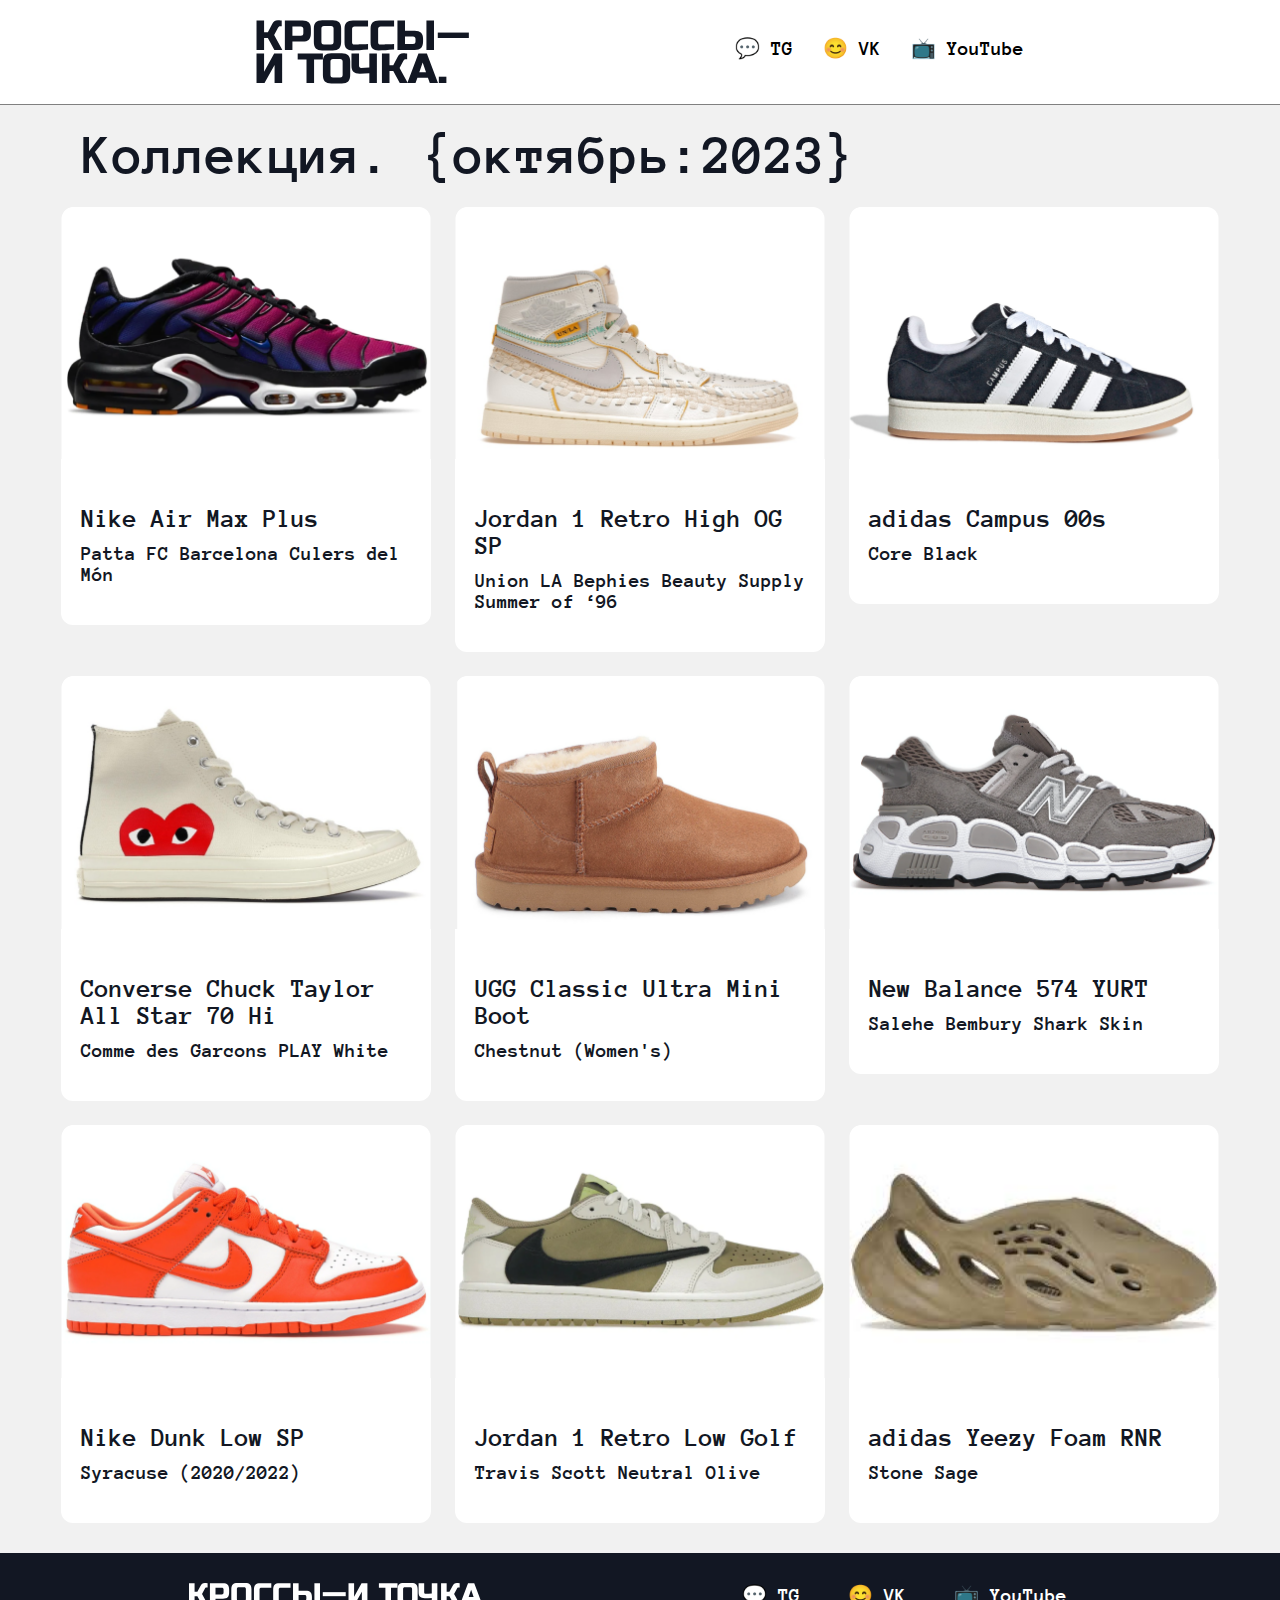
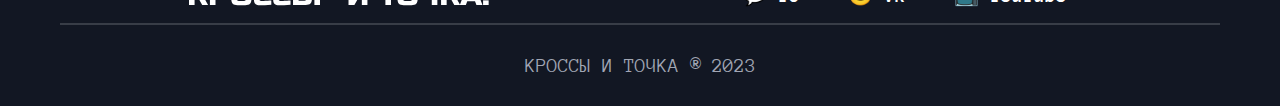
==== index.html @ 51b8b30d "added files" ====
<html lang="ru">
  <head>
    <meta charset="UTF-8">
    <meta name="viewport" content="width=device-width, initial-scale=1.0">
    <title>Кроссы — и точка</title>
    <link rel="stylesheet" href="style.css"/>
  </head>

<body>

  <header class="header">
    <div class="header-content">
      <a href="https://www.figma.com/file/5VxgsJYsGiSS0QsI6bOkRY/%D0%9A%D0%A0%D0%9E%D0%A1%D0%A1%D0%AB-%E2%80%94-%D0%98-%D0%A2%D0%9E%D0%A7%D0%9A%D0%90.?type=design&node-id=0-1&mode=design&t=F5tPfURcwvHOgy7G-0">
      <img src="./images/logo.svg" alt="logo">
      </a>
     <ul class="header-links">
      <li><a href="https://web.telegram.org/">💬 TG</a></li>
      <li><a href="https://vk.com/feed">😊 VK</a></li>
      <li><a href="https://www.youtube.com/">📺 YouTube</a></li>
     </ul>
    </div>
 </header>

 <div class="high-main-content">
 <main class="main">
    <h1 class="title">Коллекция. {октябрь:2023}</h1>
    <div class="cards">

      <!--первый кросс-->

    <div class="card">
      <img alt="Jordan 1 Retro Low Golf" src="images/sneak1.png" class="container-image" />
    <div class="card-info">
      <div class="card-text">
      <h3 class="container-title">Nike Air Max Plus</h3>
      <p class="container-text">Patta FC Barcelona Culers del Món</p>
    </div></div>
    </div>

      <!--второй кросс-->

    <div class="card">
      <img alt="Nike Dunk Low SP" src="images/sneak2.png" class="container-image" />
    <div class="card-info">
      <div class="card-text">
      <h3 class="container-title">Jordan 1 Retro High OG SP</h3>
      <p class="container-text">Union LA Bephies Beauty Supply Summer of ‘96</p>
    </div></div>
    </div>

      <!--третий кросс-->

    <div class="card">
      <img alt="adidas Yeezy Foam RNR" src="images/sneak3.png">
    <div class="card-info">
      <div class="card-text">
      <h3 class="container-title">adidas Campus 00s</h3>
      <p class="container-text">Core Black</p>
    </div></div>
    </div>
    
    <!--четвертый кросс-->

    <div class="card">
      <img alt="adidas Yeezy Foam RNR" src="images/sneak4.png">
      <div class="card-info">
      <div class="card-text">
      <h3 class="container-title">Converse Chuck Taylor All Star 70 Hi</h3>
      <p class="container-text">Comme des Garcons PLAY White</p>
    </div></div>
    </div>
    
      <!--пятый кросс-->
    <div class="card">
      <img alt="adidas Yeezy Foam RNR" src="images/sneak5.png">
      <div class="card-info">
      <div class="card-text">
      <h3 class="container-title">UGG Classic Ultra Mini Boot</h3>
      <p class="container-text">Chestnut (Women's)</p>
    </div></div>
    </div>
    
      <!--шестой кросс-->

    <div class="card">
      <img alt="adidas Yeezy Foam RNR" src="images/sneak6.png">
      <div class="card-info">
      <div class="card-text">
      <h3 class="container-title">New Balance 574 YURT</h3>
      <p class="container-text">Salehe Bembury Shark Skin</p>
    </div></div>
    </div>
      
      <!--седьмой кросc-->

    <div class="card">
      <img alt="adidas Yeezy Foam RNR" src="images/sneak7.png">
      <div class="card-info">
      <div class="card-text">
      <h3 class="container-title">Nike Dunk Low SP</h3>
      <p class="container-text">Syracuse (2020/2022)</p>
    </div></div>
    </div>
    
      <!--восьмой кросc-->

    <div class="card">
      <img alt="adidas Yeezy Foam RNR" src="images/sneak8.png">
      <div class="card-info">
      <div class="card-text">
      <h3 class="container-title">Jordan 1 Retro Low Golf</h3>
      <p class="container-text">Travis Scott Neutral Olive</p>
    </div></div>
    </div>
    
      <!--девятый кроcс-->

    <div class="card">
      <img alt="adidas Yeezy Foam RNR" src="images/sneak9.png">
      <div class="card-info">
      <div class="card-text">
      <h3 class="container-title">adidas Yeezy Foam RNR</h3>
      <p class="container-text">Stone Sage</p>
    </div>
    </div>
  </div>
  </div>
  </div>
</main>
</div>

   <footer class="footer">
    <div class="footer-content">
    <a href="https://www.figma.com/file/5VxgsJYsGiSS0QsI6bOkRY/%D0%9A%D0%A0%D0%9E%D0%A1%D0%A1%D0%AB-%E2%80%94-%D0%98-%D0%A2%D0%9E%D0%A7%D0%9A%D0%90.?type=design&node-id=0-1&mode=design&t=F5tPfURcwvHOgy7G-0">
    <img src="images/logo2.svg"/>
    </a>
      <ul class="footer-links">
        <li><a href="https://web.telegram.org/">💬 TG</a></li>
        <li><a href="https://vk.com/feed">😊 VK</a></li>
        <li><a href="https://www.youtube.com/">📺 YouTube</a></li>
    </ul>
    </div>
    <hr class="hr">
    <div class="footer-text">
      <p>КРОССЫ И ТОЧКА ® 2023</p>
    </div>
   </footer>
  </body>
</html>
---- style.css ----
@font-face {
    font-family: "Anonymous Pro";
    src: url(fonts/AnonymousPro-Bold.ttf);
    font-weight: 700;
}

@font-face {
  font-family: "Anonymous Pro";
  src: url(fonts/AnonymousPro-Regular.ttf);
}

h1 {
    font-family: "Anonymous Pro", sans-serif;
    font-size: 56px;
    margin: 0;
    padding: 0.4em;
}

h2 {
  font-family: "Anonymous Pro", sans-serif;
	font-size: 48px;
}

h3 {
  font-family: "Anonymous Pro", sans-serif;
	font-size: 26px;
}

p {
  font-family: "Anonymous Pro", sans-serif;
  font-size: 20px;
}

body {
  margin: 0;
}

.hr {
  border: 1px solid #e6e8ec2f;
  margin: 0 60px;
}

.high-main-content {
  display: flex;
  justify-content: center;
  background: #F1F1F1;
}

.header {
  border-bottom: 1px solid gray;
}

.header-content {
  display: flex;
  margin: 20px;
  justify-content: space-evenly;
}

.header-links {
  display: flex;
  list-style: none;
  padding: 0;
}

.header-links a {
  color: #000;
  font: bold 20px "Anonymous Pro", sans-serif;
  margin-left: 30px;
  text-decoration: none;
}

.main {
  display: flex;
  flex-direction: column;
  background: #F1F1F1;
  color: #121723;
  padding: 0 0 30px;
}

.container-title {
  color: #121723;
  line-height: 100%;
  font: bold 26px "Anonymous Pro", sans-serif;
}

.container-text {
  font: bold 20px "Anonymous Pro", sans-serif;
  margin-top: -15px;
}

.cards {
  display: flex;
  flex-wrap: wrap;
  justify-content: center;
  gap: 24px;
  max-width: 1161px;
}

.card {
  display: flex;
  flex-direction: column;
  border-radius: 12px;
  width: 370px;
}

.card-info {
  display: flex;
  flex-direction: column;
  width: 370px;
  border-radius: 0 0 12px 12px;
  background: white;
}

.card-text {
  align-self: stretch;
  padding: 20px;
}

.footer {
  background: #121723;
}

.footer-content {
  display: flex;
  flex-wrap: wrap;
  padding-top: 30px;
  justify-content: space-evenly;
}

.footer-links {
  display: flex;
  list-style: none;
  margin-top: auto;
}

.footer-links a {
  color:  #fff;
  font: bold 20px "Anonymous Pro", sans-serif;
  margin: 0 24px;
  text-decoration: none;
}

.footer-text {
  display: flex;
  flex-direction: column;
  align-items: center;
  justify-content: space-around;
  color: #A1A6B4;
  font: bold "Anonymous Pro", sans-serif;
}

.footer-text p {
  padding-bottom: 10px;
  padding-top: 10px;
}
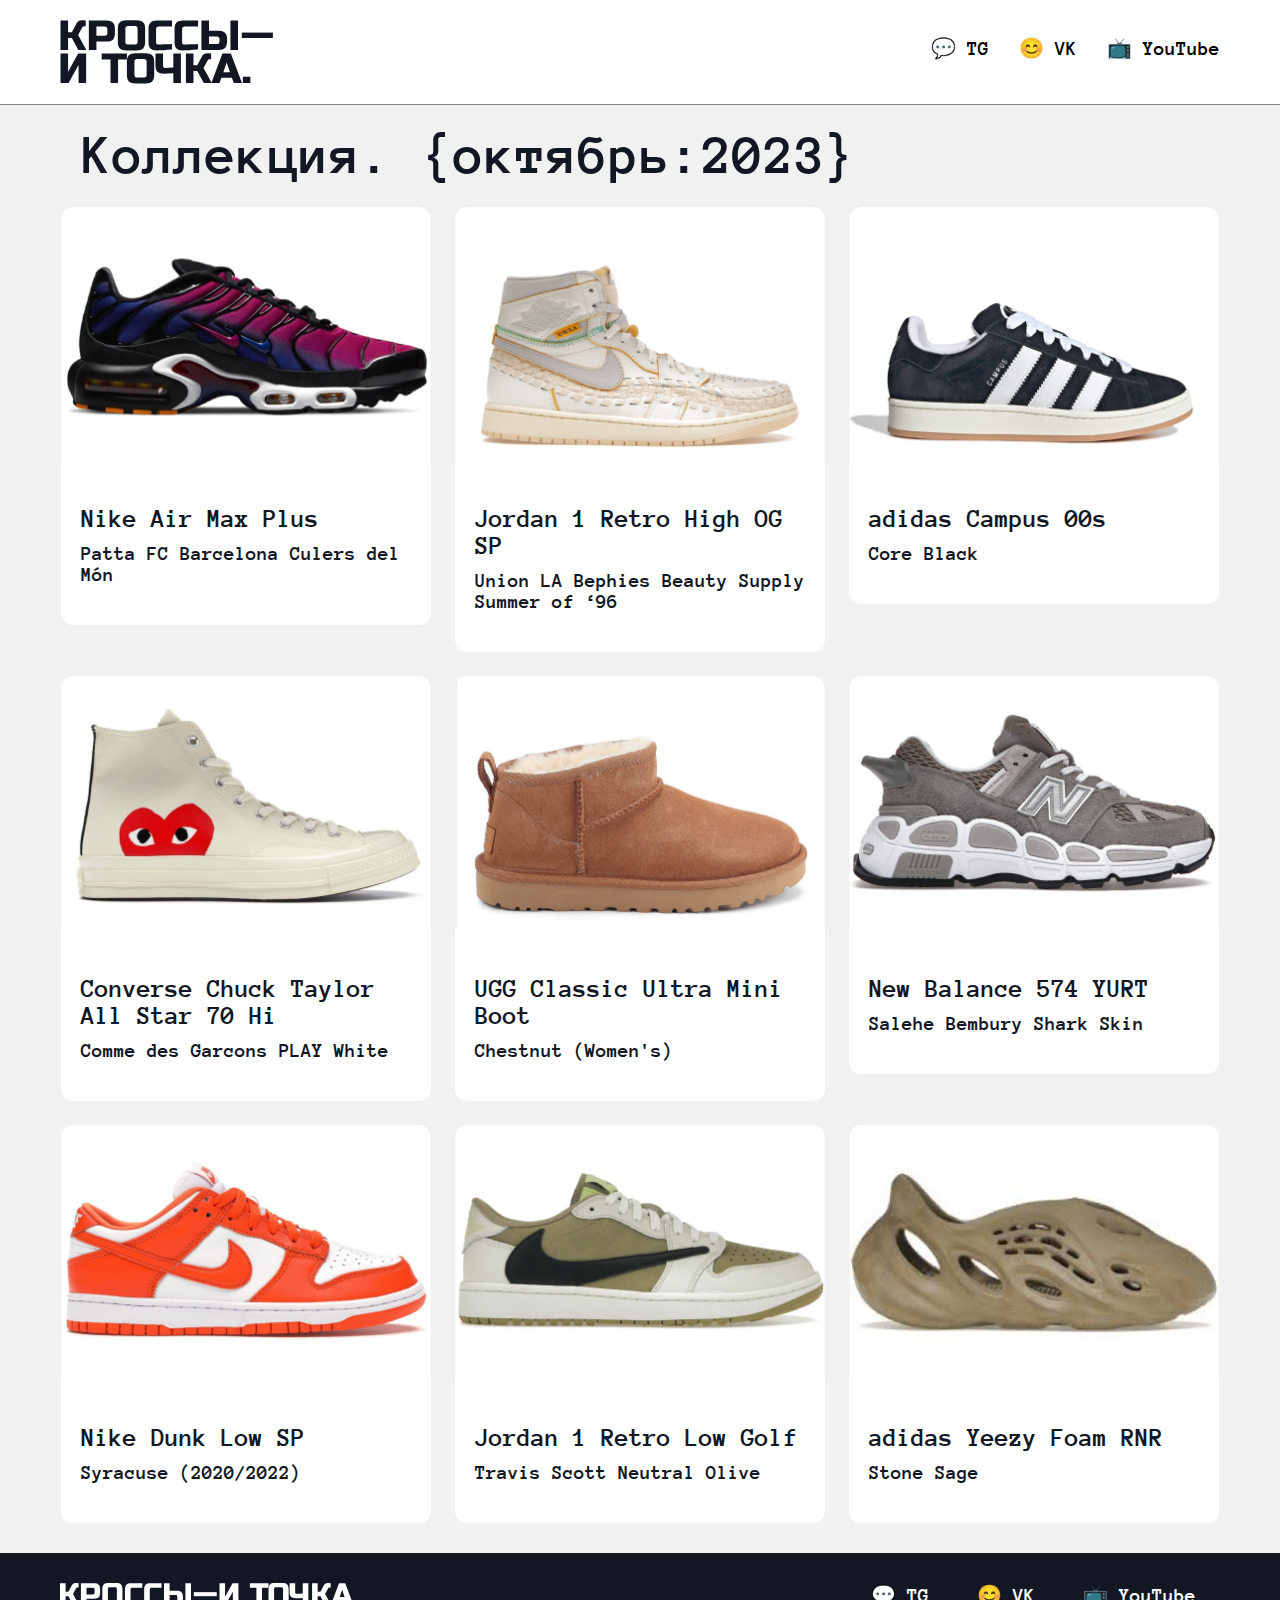
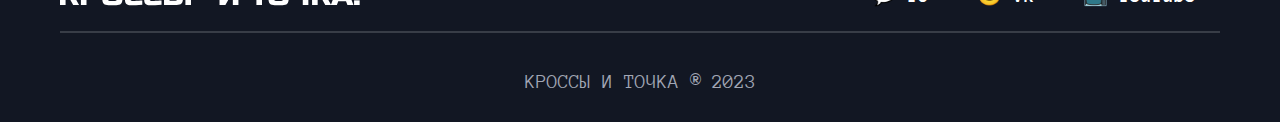
==== commit 9b845c78: "upgrade code" ====
--- a/index.html
+++ b/index.html
@@ -9,6 +9,7 @@
 <body>
 
   <header class="header">
+    <div class="content">
     <div class="header-content">
       <a href="https://www.figma.com/file/5VxgsJYsGiSS0QsI6bOkRY/%D0%9A%D0%A0%D0%9E%D0%A1%D0%A1%D0%AB-%E2%80%94-%D0%98-%D0%A2%D0%9E%D0%A7%D0%9A%D0%90.?type=design&node-id=0-1&mode=design&t=F5tPfURcwvHOgy7G-0">
       <img src="./images/logo.svg" alt="logo">
@@ -19,10 +20,12 @@
       <li><a href="https://www.youtube.com/">📺 YouTube</a></li>
      </ul>
     </div>
+    </div>
  </header>
 
- <div class="high-main-content">
  <main class="main">
+  <div class="content">
+  <div>
     <h1 class="title">Коллекция. {октябрь:2023}</h1>
     <div class="cards">
 
@@ -125,12 +128,15 @@
     </div>
   </div>
   </div>
-  </div>
+</div>
+</div>
 </main>
-</div>
+
 
    <footer class="footer">
+    <div class="content">
     <div class="footer-content">
+    <div class="footer-logo">
     <a href="https://www.figma.com/file/5VxgsJYsGiSS0QsI6bOkRY/%D0%9A%D0%A0%D0%9E%D0%A1%D0%A1%D0%AB-%E2%80%94-%D0%98-%D0%A2%D0%9E%D0%A7%D0%9A%D0%90.?type=design&node-id=0-1&mode=design&t=F5tPfURcwvHOgy7G-0">
     <img src="images/logo2.svg"/>
     </a>
@@ -139,11 +145,12 @@
         <li><a href="https://vk.com/feed">😊 VK</a></li>
         <li><a href="https://www.youtube.com/">📺 YouTube</a></li>
     </ul>
+  </div>
+  <hr>
+    <div class="footer-text">
+    <p>КРОССЫ И ТОЧКА ® 2023</p>
     </div>
-    <hr class="hr">
-    <div class="footer-text">
-      <p>КРОССЫ И ТОЧКА ® 2023</p>
-    </div>
+  </div>
    </footer>
   </body>
 </html>--- a/style.css
+++ b/style.css
@@ -35,15 +35,19 @@
   margin: 0;
 }
 
-.hr {
+hr {
   border: 1px solid #e6e8ec2f;
-  margin: 0 60px;
 }
 
-.high-main-content {
+.content {
   display: flex;
   justify-content: center;
-  background: #F1F1F1;
+}
+
+.content-footer {
+  display: flex;
+  flex-direction: column;
+  justify-content: center;
 }
 
 .header {
@@ -53,7 +57,8 @@
 .header-content {
   display: flex;
   margin: 20px;
-  justify-content: space-evenly;
+  justify-content: space-between;
+  width: 1160px;
 }
 
 .header-links {
@@ -118,13 +123,18 @@
 
 .footer {
   background: #121723;
+  display: flex;
+  flex-direction: column;
 }
 
 .footer-content {
+  padding-top: 30px;
+  width: 1160px;
+}
+
+.footer-logo {
   display: flex;
-  flex-wrap: wrap;
-  padding-top: 30px;
-  justify-content: space-evenly;
+  justify-content: space-between;
 }
 
 .footer-links {
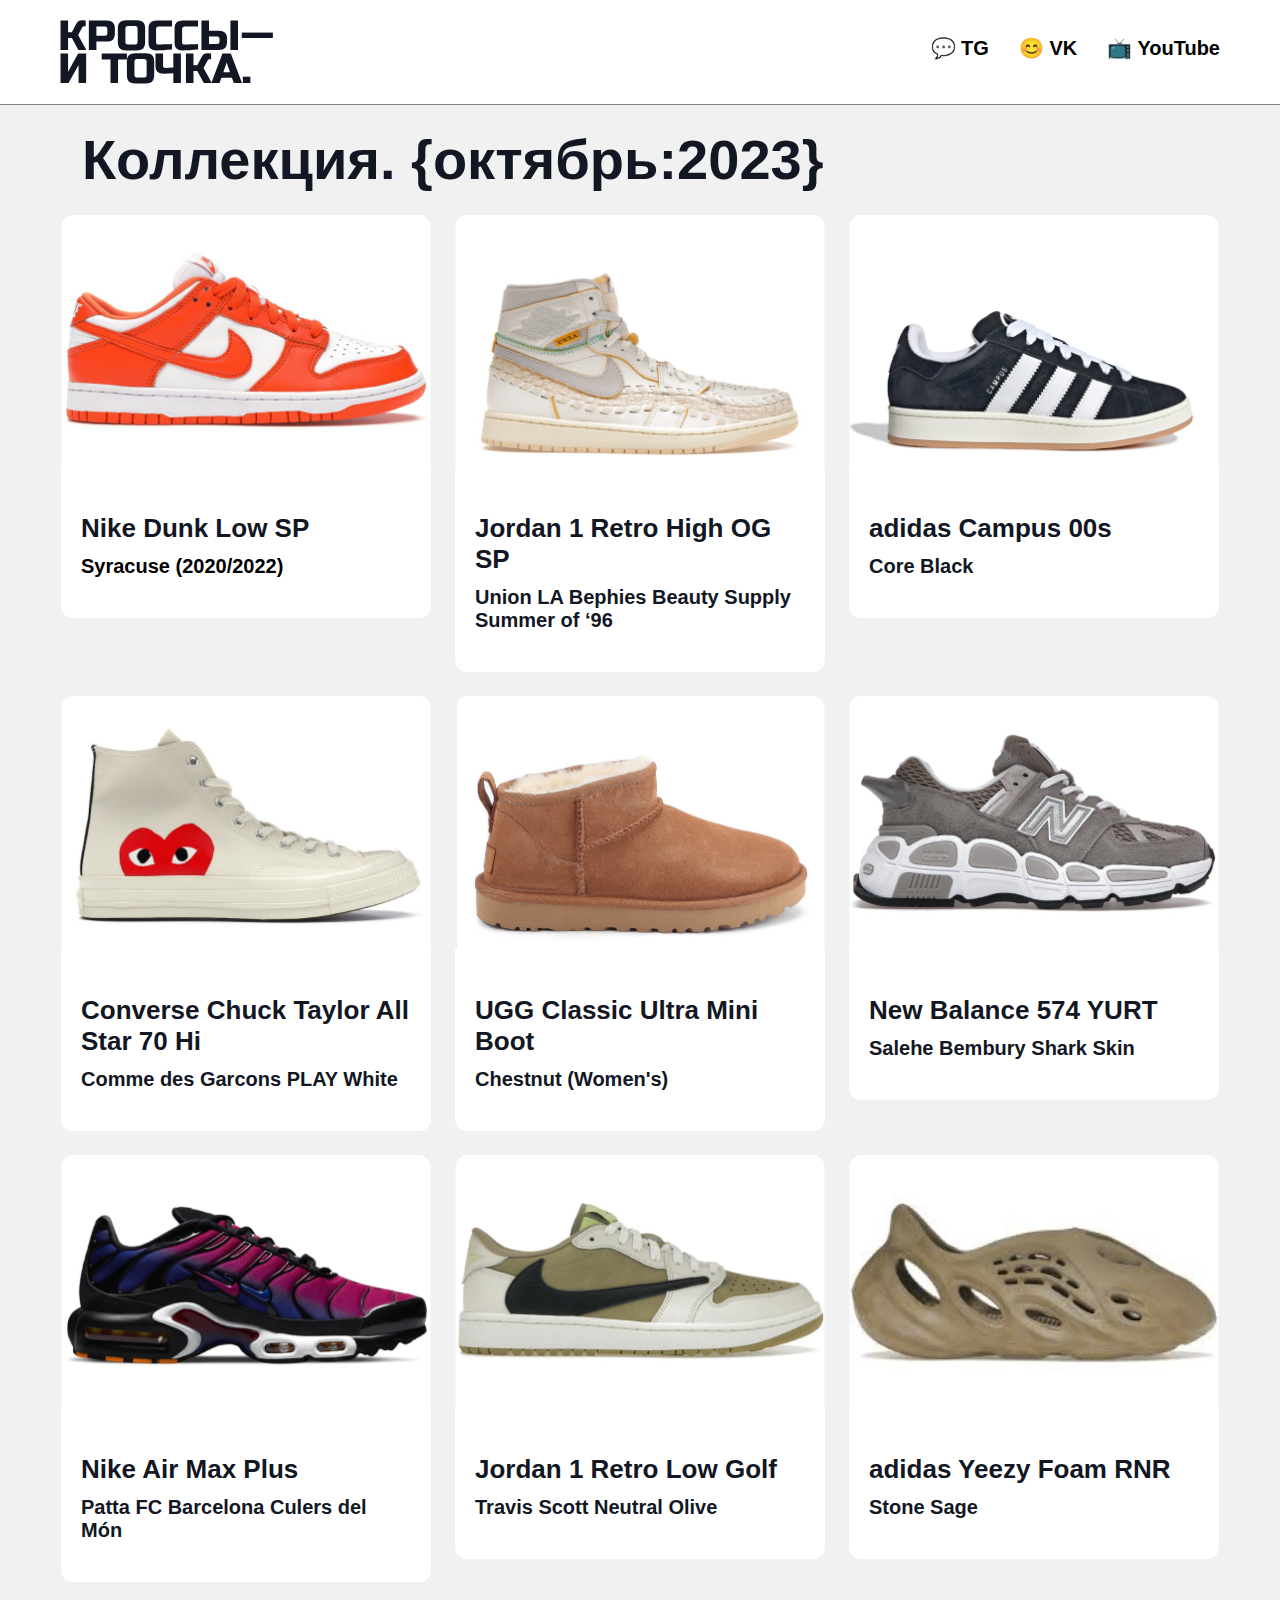
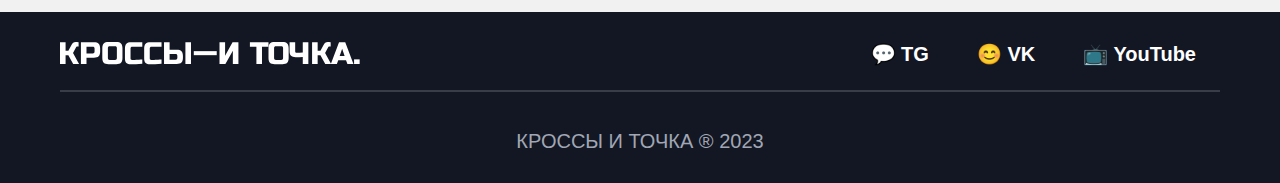
==== commit a5f94204: "Big updates - added sneak-1.html - remove style.css - added dir "pages" - added dir "styles"   - add" ====
--- a/index.html
+++ b/index.html
@@ -1,156 +1,168 @@
 <html lang="ru">
-  <head>
-    <meta charset="UTF-8">
-    <meta name="viewport" content="width=device-width, initial-scale=1.0">
-    <title>Кроссы — и точка</title>
-    <link rel="stylesheet" href="style.css"/>
-  </head>
+
+<head>
+  <meta charset="UTF-8">
+  <meta name="viewport" content="width=device-width, initial-scale=1.0">
+  <title>Кроссы — и точка</title>
+  <link rel="stylesheet" href="/styles/main.css" />
+  <link rel="stylesheet" href="/styles/layout.css" />
+</head>
 
 <body>
 
   <header class="header">
     <div class="content">
-    <div class="header-content">
-      <a href="https://www.figma.com/file/5VxgsJYsGiSS0QsI6bOkRY/%D0%9A%D0%A0%D0%9E%D0%A1%D0%A1%D0%AB-%E2%80%94-%D0%98-%D0%A2%D0%9E%D0%A7%D0%9A%D0%90.?type=design&node-id=0-1&mode=design&t=F5tPfURcwvHOgy7G-0">
-      <img src="./images/logo.svg" alt="logo">
-      </a>
-     <ul class="header-links">
-      <li><a href="https://web.telegram.org/">💬 TG</a></li>
-      <li><a href="https://vk.com/feed">😊 VK</a></li>
-      <li><a href="https://www.youtube.com/">📺 YouTube</a></li>
-     </ul>
+      <div class="header-content">
+        <a href="index.html">
+          <img src="./images/logo.svg" alt="logo">
+        </a>
+        <ul class="header-links">
+          <li><a href="https://web.telegram.org/">💬 TG</a></li>
+          <li><a href="https://vk.com/feed">😊 VK</a></li>
+          <li><a href="https://www.youtube.com/">📺 YouTube</a></li>
+        </ul>
+      </div>
     </div>
+  </header>
+
+  <main class="main">
+    <div class="content">
+      <div>
+        <h1 class="title">Коллекция. {октябрь:2023}</h1>
+        <div class="cards">
+
+          <!--первый кросс-->
+
+<a href="pages\sneak-1.html">
+          <div class="card">
+            <img alt="adidas Yeezy Foam RNR" src="images/sneak7.png">
+            <div class="card-info">
+              <div class="card-text">
+                <h3 class="container-title">Nike Dunk Low SP</h3>
+                <p class="container-text">Syracuse (2020/2022)</p>
+              </div>
+            </div>
+          </div>
+        </a>
+
+          <!--второй кросс-->
+
+          <div class="card">
+            <img alt="Nike Dunk Low SP" src="images/sneak2.png" class="container-image" />
+            <div class="card-info">
+              <div class="card-text">
+                <h3 class="container-title">Jordan 1 Retro High OG SP</h3>
+                <p class="container-text">Union LA Bephies Beauty Supply Summer of ‘96</p>
+              </div>
+            </div>
+          </div>
+
+          <!--третий кросс-->
+
+          <div class="card">
+            <img alt="adidas Yeezy Foam RNR" src="images/sneak3.png">
+            <div class="card-info">
+              <div class="card-text">
+                <h3 class="container-title">adidas Campus 00s</h3>
+                <p class="container-text">Core Black</p>
+              </div>
+            </div>
+          </div>
+
+          <!--четвертый кросс-->
+
+          <div class="card">
+            <img alt="adidas Yeezy Foam RNR" src="images/sneak4.png">
+            <div class="card-info">
+              <div class="card-text">
+                <h3 class="container-title">Converse Chuck Taylor All Star 70 Hi</h3>
+                <p class="container-text">Comme des Garcons PLAY White</p>
+              </div>
+            </div>
+          </div>
+
+          <!--пятый кросс-->
+          <div class="card">
+            <img alt="adidas Yeezy Foam RNR" src="images/sneak5.png">
+            <div class="card-info">
+              <div class="card-text">
+                <h3 class="container-title">UGG Classic Ultra Mini Boot</h3>
+                <p class="container-text">Chestnut (Women's)</p>
+              </div>
+            </div>
+          </div>
+
+          <!--шестой кросс-->
+
+          <div class="card">
+            <img alt="adidas Yeezy Foam RNR" src="images/sneak6.png">
+            <div class="card-info">
+              <div class="card-text">
+                <h3 class="container-title">New Balance 574 YURT</h3>
+                <p class="container-text">Salehe Bembury Shark Skin</p>
+              </div>
+            </div>
+          </div>
+
+          <!--седьмой кросc-->
+
+          <div class="card">
+            <img alt="Jordan 1 Retro Low Golf" src="images/sneak1.png" class="container-image" />
+            <div class="card-info">
+              <div class="card-text">
+                <h3 class="container-title">Nike Air Max Plus</h3>
+                <p class="container-text">Patta FC Barcelona Culers del Món</p>
+              </div>
+            </div>
+          </div>
+
+          <!--восьмой кросc-->
+
+          <div class="card">
+            <img alt="adidas Yeezy Foam RNR" src="images/sneak8.png">
+            <div class="card-info">
+              <div class="card-text">
+                <h3 class="container-title">Jordan 1 Retro Low Golf</h3>
+                <p class="container-text">Travis Scott Neutral Olive</p>
+              </div>
+            </div>
+          </div>
+
+          <!--девятый кроcс-->
+
+          <div class="card">
+            <img alt="adidas Yeezy Foam RNR" src="images/sneak9.png">
+            <div class="card-info">
+              <div class="card-text">
+                <h3 class="container-title">adidas Yeezy Foam RNR</h3>
+                <p class="container-text">Stone Sage</p>
+              </div>
+            </div>
+          </div>
+        </div>
+      </div>
     </div>
- </header>
+  </main>
 
- <main class="main">
-  <div class="content">
-  <div>
-    <h1 class="title">Коллекция. {октябрь:2023}</h1>
-    <div class="cards">
+  <footer class="footer">
+    <div class="content">
+      <div class="footer-content">
+        <div class="footer-logo">
+          <a href="index.html">
+            <img src="images/logo2.svg" />
+          </a>
+          <ul class="footer-links">
+            <li><a href="https://web.telegram.org/">💬 TG</a></li>
+            <li><a href="https://vk.com/feed">😊 VK</a></li>
+            <li><a href="https://www.youtube.com/">📺 YouTube</a></li>
+          </ul>
+        </div>
+        <hr>
+        <div class="footer-text">
+          <p>КРОССЫ И ТОЧКА ® 2023</p>
+        </div>
+      </div>
+  </footer>
+</body>
 
-      <!--первый кросс-->
-
-    <div class="card">
-      <img alt="Jordan 1 Retro Low Golf" src="images/sneak1.png" class="container-image" />
-    <div class="card-info">
-      <div class="card-text">
-      <h3 class="container-title">Nike Air Max Plus</h3>
-      <p class="container-text">Patta FC Barcelona Culers del Món</p>
-    </div></div>
-    </div>
-
-      <!--второй кросс-->
-
-    <div class="card">
-      <img alt="Nike Dunk Low SP" src="images/sneak2.png" class="container-image" />
-    <div class="card-info">
-      <div class="card-text">
-      <h3 class="container-title">Jordan 1 Retro High OG SP</h3>
-      <p class="container-text">Union LA Bephies Beauty Supply Summer of ‘96</p>
-    </div></div>
-    </div>
-
-      <!--третий кросс-->
-
-    <div class="card">
-      <img alt="adidas Yeezy Foam RNR" src="images/sneak3.png">
-    <div class="card-info">
-      <div class="card-text">
-      <h3 class="container-title">adidas Campus 00s</h3>
-      <p class="container-text">Core Black</p>
-    </div></div>
-    </div>
-    
-    <!--четвертый кросс-->
-
-    <div class="card">
-      <img alt="adidas Yeezy Foam RNR" src="images/sneak4.png">
-      <div class="card-info">
-      <div class="card-text">
-      <h3 class="container-title">Converse Chuck Taylor All Star 70 Hi</h3>
-      <p class="container-text">Comme des Garcons PLAY White</p>
-    </div></div>
-    </div>
-    
-      <!--пятый кросс-->
-    <div class="card">
-      <img alt="adidas Yeezy Foam RNR" src="images/sneak5.png">
-      <div class="card-info">
-      <div class="card-text">
-      <h3 class="container-title">UGG Classic Ultra Mini Boot</h3>
-      <p class="container-text">Chestnut (Women's)</p>
-    </div></div>
-    </div>
-    
-      <!--шестой кросс-->
-
-    <div class="card">
-      <img alt="adidas Yeezy Foam RNR" src="images/sneak6.png">
-      <div class="card-info">
-      <div class="card-text">
-      <h3 class="container-title">New Balance 574 YURT</h3>
-      <p class="container-text">Salehe Bembury Shark Skin</p>
-    </div></div>
-    </div>
-      
-      <!--седьмой кросc-->
-
-    <div class="card">
-      <img alt="adidas Yeezy Foam RNR" src="images/sneak7.png">
-      <div class="card-info">
-      <div class="card-text">
-      <h3 class="container-title">Nike Dunk Low SP</h3>
-      <p class="container-text">Syracuse (2020/2022)</p>
-    </div></div>
-    </div>
-    
-      <!--восьмой кросc-->
-
-    <div class="card">
-      <img alt="adidas Yeezy Foam RNR" src="images/sneak8.png">
-      <div class="card-info">
-      <div class="card-text">
-      <h3 class="container-title">Jordan 1 Retro Low Golf</h3>
-      <p class="container-text">Travis Scott Neutral Olive</p>
-    </div></div>
-    </div>
-    
-      <!--девятый кроcс-->
-
-    <div class="card">
-      <img alt="adidas Yeezy Foam RNR" src="images/sneak9.png">
-      <div class="card-info">
-      <div class="card-text">
-      <h3 class="container-title">adidas Yeezy Foam RNR</h3>
-      <p class="container-text">Stone Sage</p>
-    </div>
-    </div>
-  </div>
-  </div>
-</div>
-</div>
-</main>
-
-
-   <footer class="footer">
-    <div class="content">
-    <div class="footer-content">
-    <div class="footer-logo">
-    <a href="https://www.figma.com/file/5VxgsJYsGiSS0QsI6bOkRY/%D0%9A%D0%A0%D0%9E%D0%A1%D0%A1%D0%AB-%E2%80%94-%D0%98-%D0%A2%D0%9E%D0%A7%D0%9A%D0%90.?type=design&node-id=0-1&mode=design&t=F5tPfURcwvHOgy7G-0">
-    <img src="images/logo2.svg"/>
-    </a>
-      <ul class="footer-links">
-        <li><a href="https://web.telegram.org/">💬 TG</a></li>
-        <li><a href="https://vk.com/feed">😊 VK</a></li>
-        <li><a href="https://www.youtube.com/">📺 YouTube</a></li>
-    </ul>
-  </div>
-  <hr>
-    <div class="footer-text">
-    <p>КРОССЫ И ТОЧКА ® 2023</p>
-    </div>
-  </div>
-   </footer>
-  </body>
 </html>--- a/styles/main.css
+++ b/styles/main.css
@@ -0,0 +1,91 @@
+.header-content {
+  display: flex;
+  margin: 20px;
+  justify-content: space-between;
+  width: 1160px;
+}
+
+.header-links {
+  display: flex;
+  list-style: none;
+  padding: 0;
+}
+
+.header-links a {
+  font: bold 20px "Anonymous Pro", sans-serif;
+  margin-left: 30px;
+}
+
+.container-title {
+  color: #121723;
+  line-height: 100%;
+  font: bold 26px "Anonymous Pro", sans-serif;
+}
+
+.container-text {
+  font: bold 20px "Anonymous Pro", sans-serif;
+  margin-top: -15px;
+}
+
+.cards {
+  display: flex;
+  flex-wrap: wrap;
+  justify-content: center;
+  gap: 24px;
+  max-width: 1161px;
+}
+
+.card {
+  display: flex;
+  flex-direction: column;
+  border-radius: 12px;
+  width: 370px;
+}
+
+.card-info {
+  display: flex;
+  flex-direction: column;
+  width: 370px;
+  border-radius: 0 0 12px 12px;
+  background: white;
+}
+
+.card-text {
+  align-self: stretch;
+  padding: 20px;
+}
+
+.footer-content {
+  padding-top: 30px;
+  width: 1160px;
+}
+
+.footer-logo {
+  display: flex;
+  justify-content: space-between;
+}
+
+.footer-links {
+  display: flex;
+  list-style: none;
+  margin-top: auto;
+}
+
+.footer-links a {
+  color:  #fff;
+  font: bold 20px "Anonymous Pro", sans-serif;
+  margin: 0 24px;
+  text-decoration: none;
+}
+
+.footer-text {
+  display: flex;
+  justify-content: center;
+  color: #A1A6B4;
+  font: bold "Anonymous Pro", sans-serif;
+}
+
+.footer-text p {
+  padding-bottom: 10px;
+  padding-top: 10px;
+}--- a/styles/layout.css
+++ b/styles/layout.css
@@ -0,0 +1,77 @@
+@font-face {
+    font-family: "Anonymous Pro";
+    src: url(fonts/AnonymousPro-Bold.ttf);
+    font-weight: 700;
+}
+
+@font-face {
+    font-family: "Anonymous Pro";
+    src: url(fonts/AnonymousPro-Regular.ttf);
+}
+
+body {
+    margin: 0;
+    min-height: 100vh;
+    display: flex;
+    flex-direction: column;
+    justify-content: space-between;
+}
+
+main {
+    flex: 1;
+    background: #F1F1F1;
+}
+
+h1 {
+    font-family: "Anonymous Pro", sans-serif;
+    font-size: 56px;
+    margin: 0;
+    padding: 0.4em;
+}
+
+h2 {
+    font-family: "Anonymous Pro", sans-serif;
+    font-size: 48px;
+}
+
+h3 {
+    font-family: "Anonymous Pro", sans-serif;
+    font-size: 26px;
+}
+
+p {
+    font-family: "Anonymous Pro", sans-serif;
+    font-size: 20px;
+}
+
+hr {
+    border: 1px solid #e6e8ec2f;
+}
+
+a {
+    text-decoration: none;
+    color: #000;
+}
+
+.content {
+    display: flex;
+    justify-content: center;
+}
+
+.header {
+    border-bottom: 1px solid gray;
+}
+
+.main {
+    display: flex;
+    flex-direction: column;
+    background: #F1F1F1;
+    color: #121723;
+    padding: 0 0 30px;
+}
+
+.footer {
+    background: #121723;
+    display: flex;
+    flex-direction: column;
+}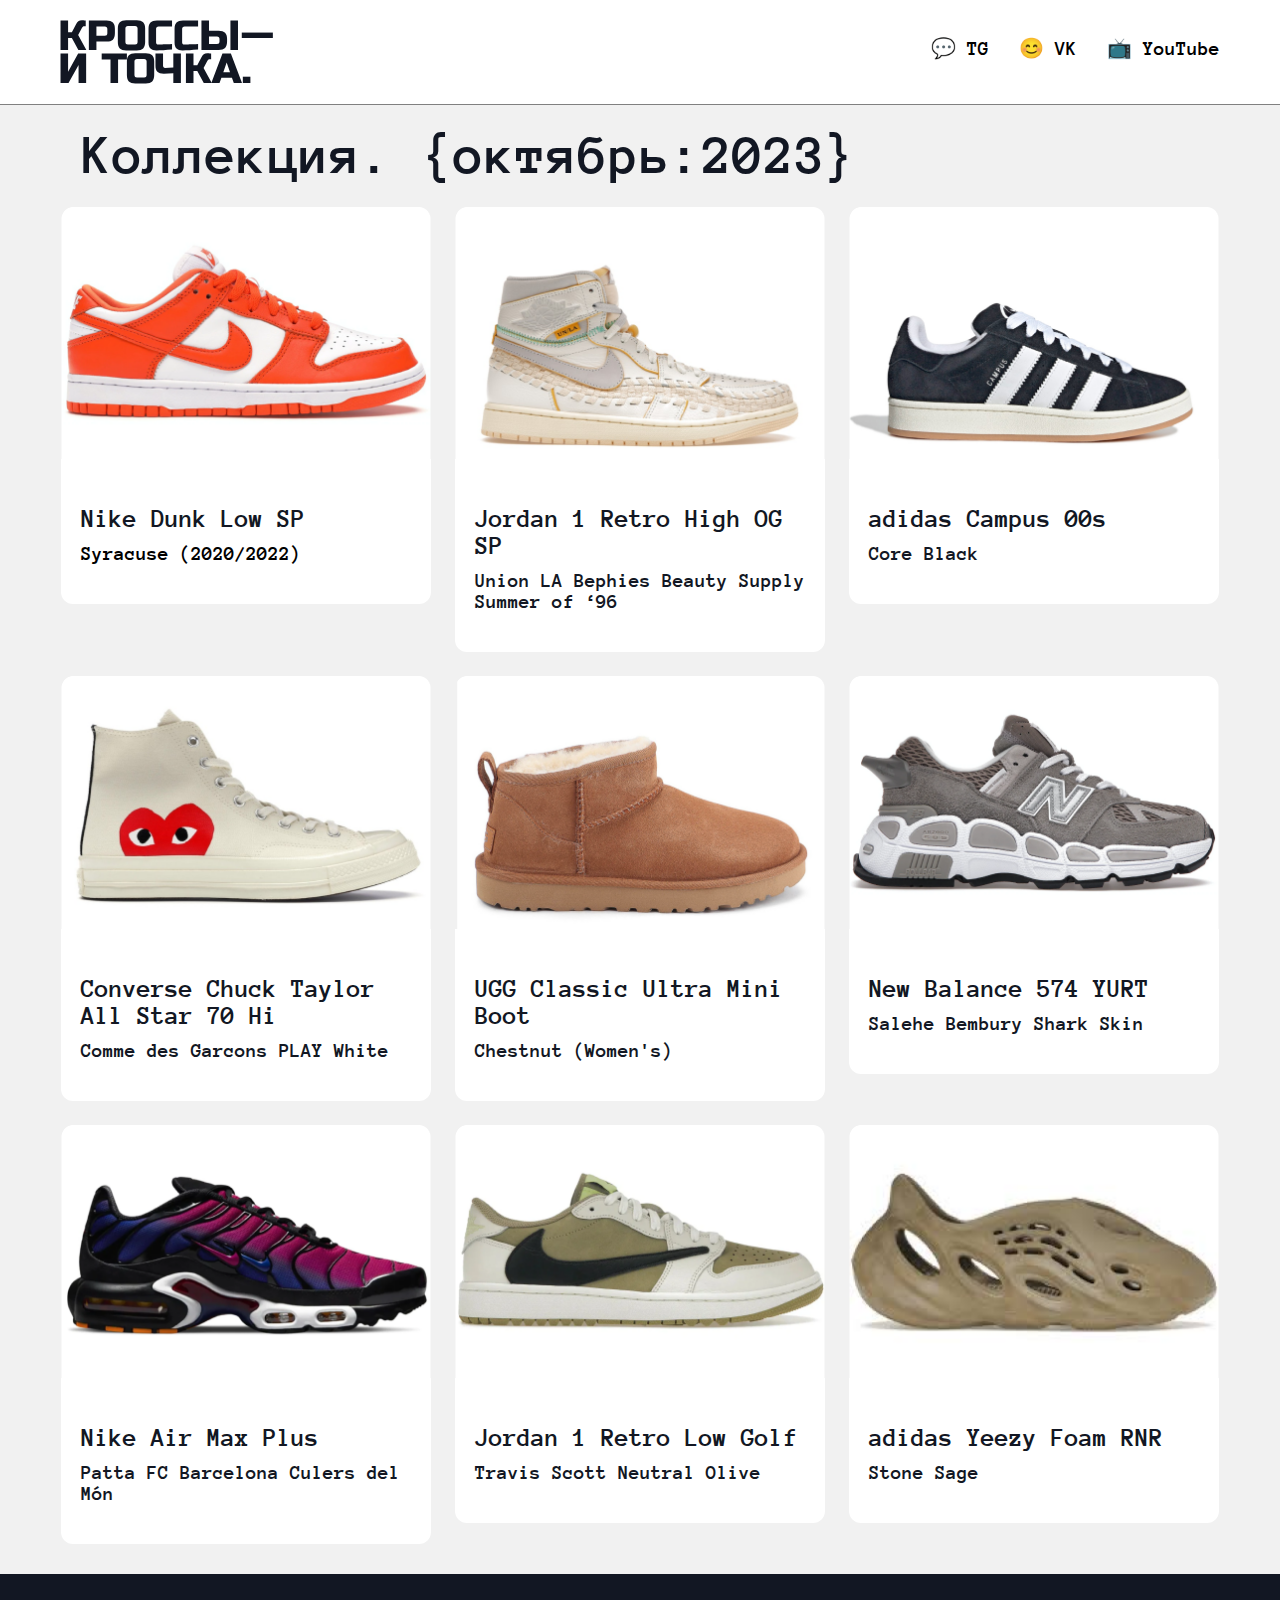
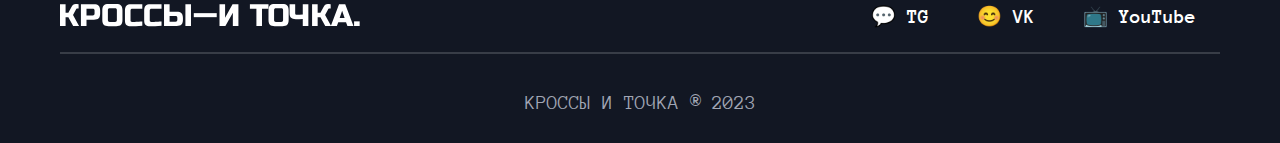
==== commit ca5c83b4: "add css from pages - add new image - add styles from page.css" ====
--- a/index.html
+++ b/index.html
@@ -33,17 +33,17 @@
 
           <!--первый кросс-->
 
-<a href="pages\sneak-1.html">
-          <div class="card">
-            <img alt="adidas Yeezy Foam RNR" src="images/sneak7.png">
-            <div class="card-info">
-              <div class="card-text">
-                <h3 class="container-title">Nike Dunk Low SP</h3>
-                <p class="container-text">Syracuse (2020/2022)</p>
+          <a href="pages\sneak-1.html">
+            <div class="card">
+              <img alt="adidas Yeezy Foam RNR" src="images/sneak7.png">
+              <div class="card-info">
+                <div class="card-text">
+                  <h3 class="container-title">Nike Dunk Low SP</h3>
+                  <p class="container-text">Syracuse (2020/2022)</p>
+                </div>
               </div>
             </div>
-          </div>
-        </a>
+          </a>
 
           <!--второй кросс-->
 
--- a/styles/main.css
+++ b/styles/main.css
@@ -72,7 +72,7 @@
 }
 
 .footer-links a {
-  color:  #fff;
+  color: #fff;
   font: bold 20px "Anonymous Pro", sans-serif;
   margin: 0 24px;
   text-decoration: none;
--- a/styles/layout.css
+++ b/styles/layout.css
@@ -1,12 +1,13 @@
 @font-face {
     font-family: "Anonymous Pro";
-    src: url(fonts/AnonymousPro-Bold.ttf);
+    src: url(../fonts/AnonymousPro-Bold.ttf);
     font-weight: 700;
 }
 
 @font-face {
     font-family: "Anonymous Pro";
-    src: url(fonts/AnonymousPro-Regular.ttf);
+    src: url(../fonts/AnonymousPro-Regular.ttf);
+    font-weight: 400;
 }
 
 body {
